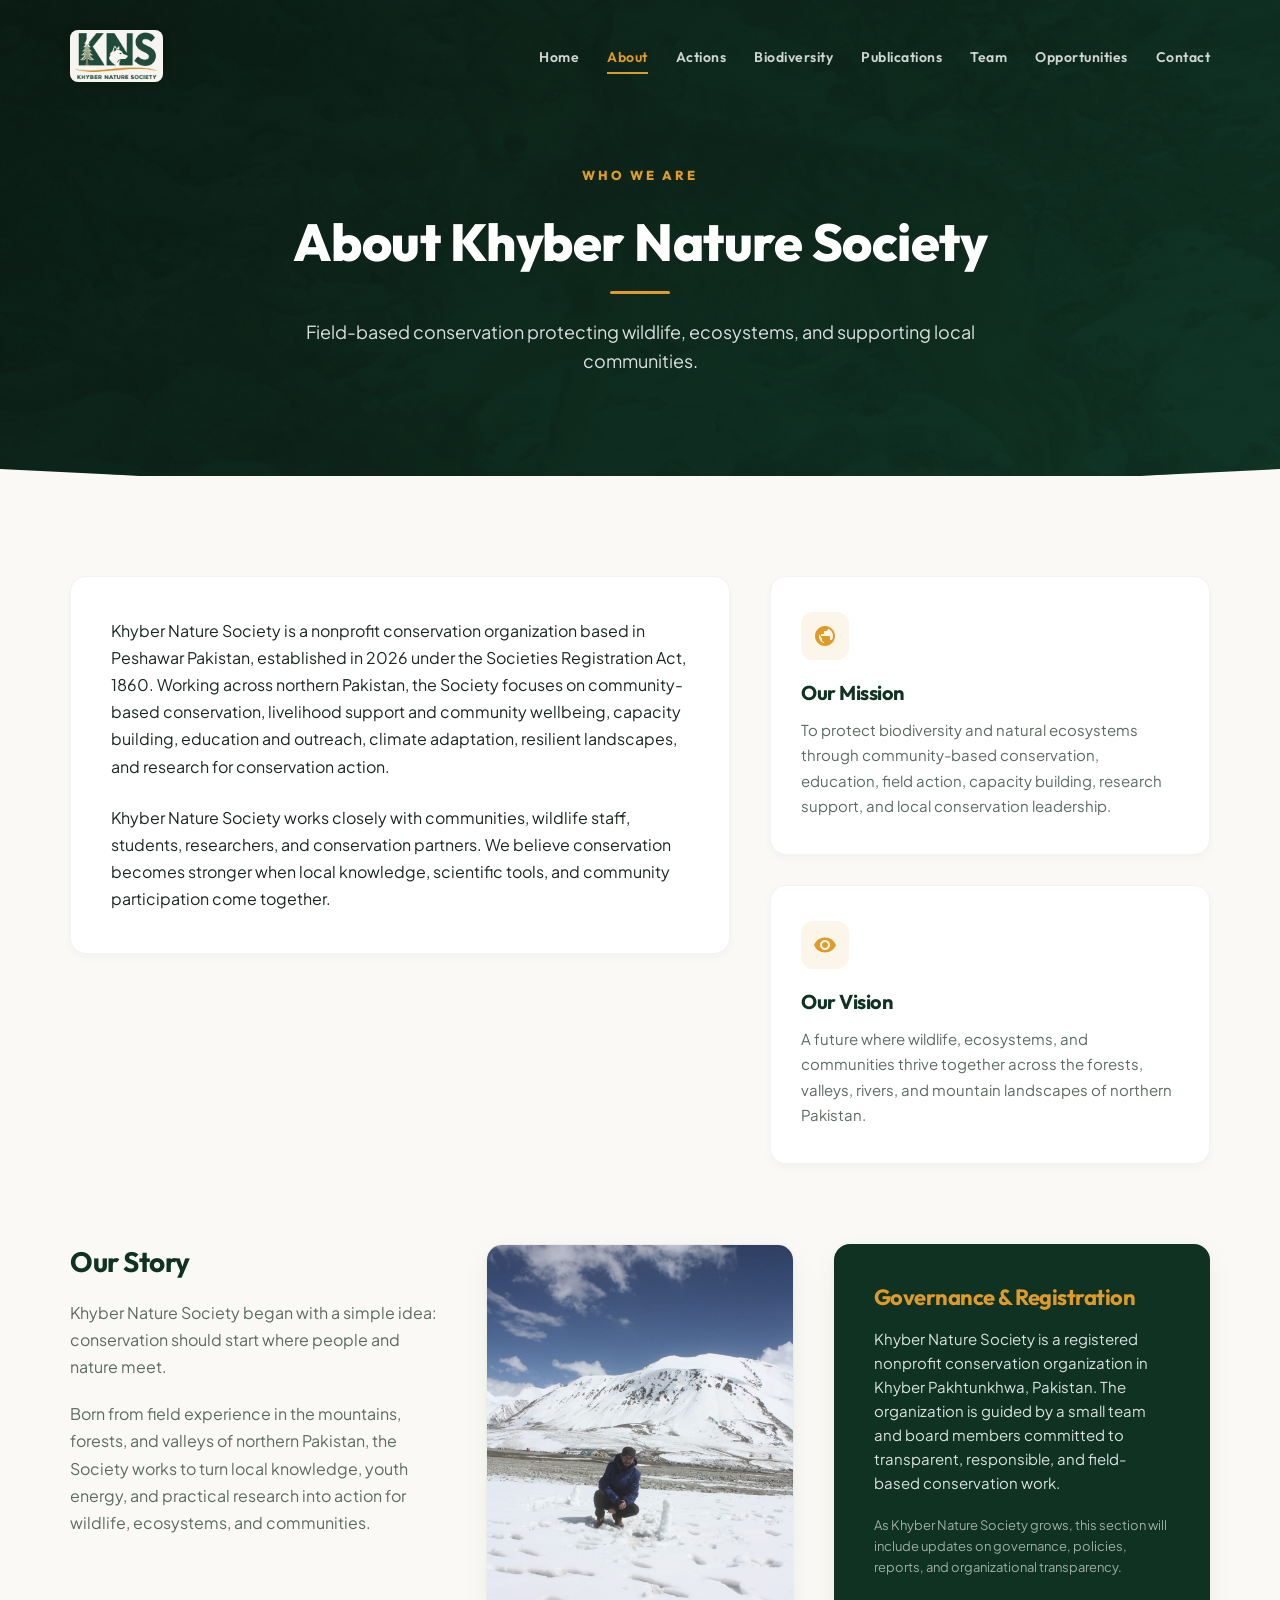
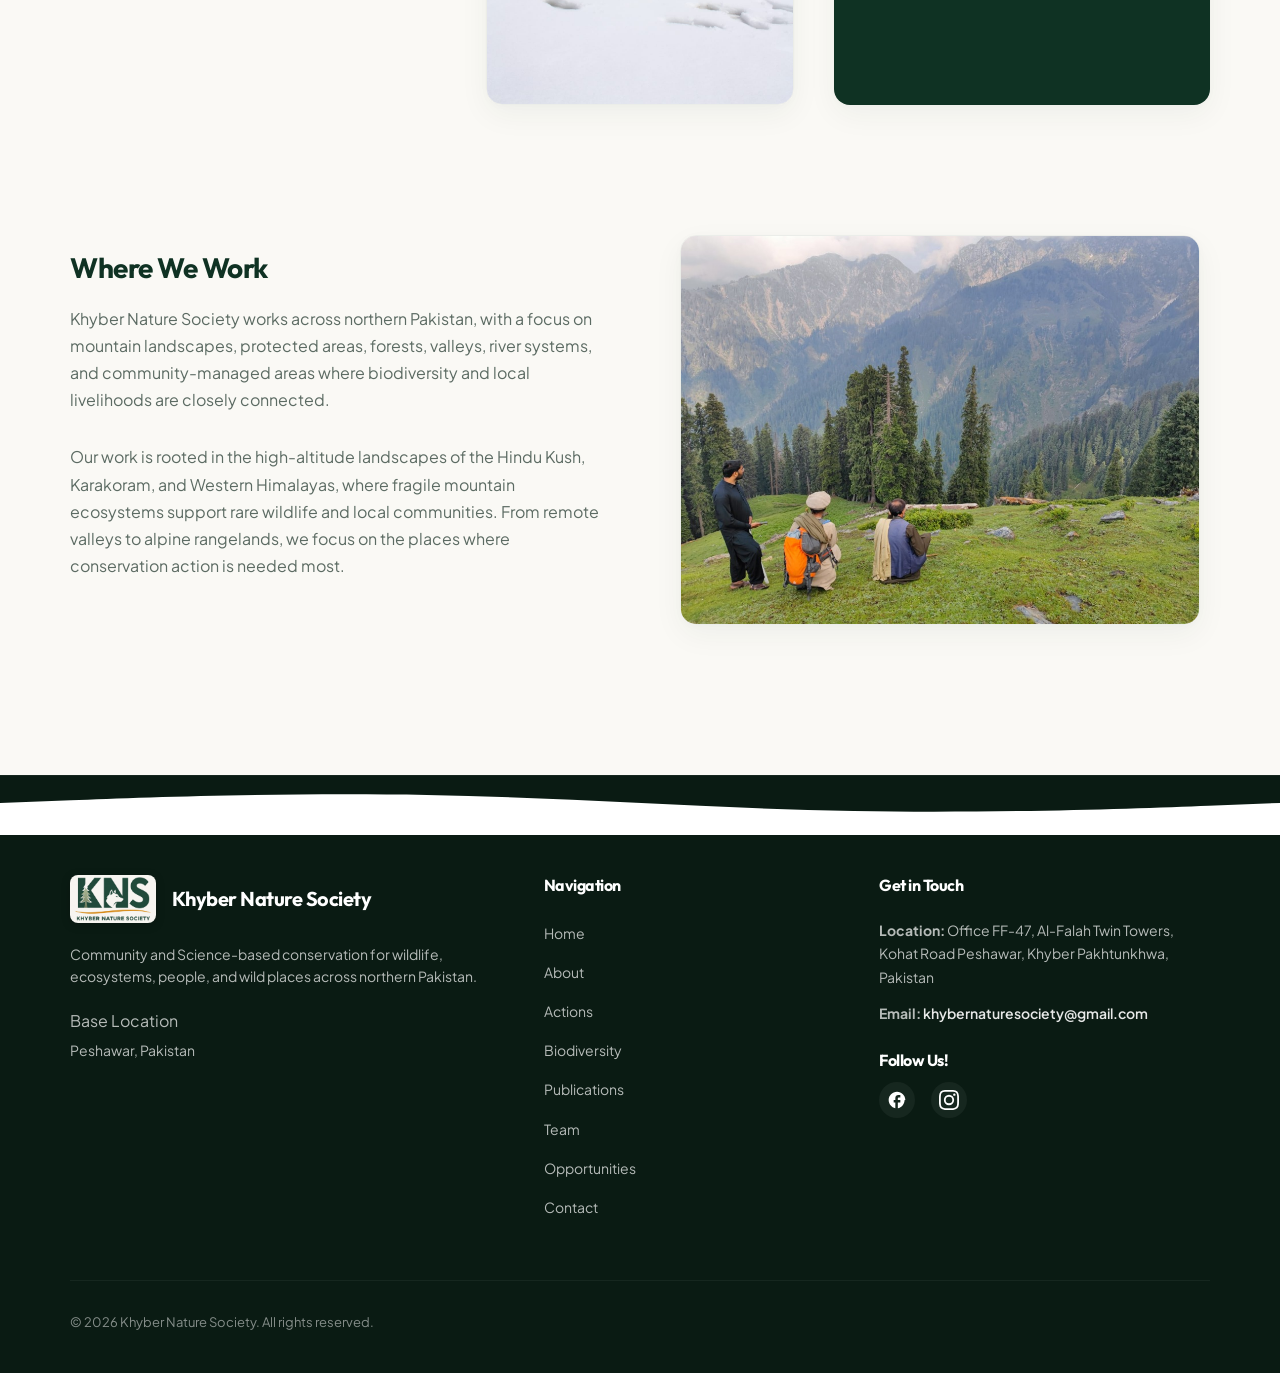
==== about/index.html @ f298795a "Initial commit: Deploy Khyber Nature Society website" ====
<!DOCTYPE html>
<html lang="en">

<head>
    <meta charset="UTF-8">
    <meta name="viewport" content="width=device-width, initial-scale=1.0">
    <title>About Us | Khyber Nature Society</title>
    <meta name="description"
        content="Learn about Khyber Nature Society (KNS), our story, mission, vision, governance registration, and the landscapes we protect across northern Pakistan.">
    <link rel="icon" type="image/png" href="/assets/logo.png">

    <!-- Fonts -->
    <link rel="preconnect" href="https://fonts.googleapis.com">
    <link rel="preconnect" href="https://fonts.gstatic.com" crossorigin>
    <link
        href="https://fonts.googleapis.com/css2?family=Outfit:wght@300;400;500;600;700;800&family=Plus+Jakarta+Sans:ital,wght@0,300;0,400;0,500;0,600;0,700;0,800;1,400&display=swap"
        rel="stylesheet">

    <link rel="stylesheet" href="/styles.css">
</head>

<body>

    <!-- Header & Navigation -->
    <header class="site-header subpage-header">
        <div class="container nav-container">
            <a href="/" class="logo-area">
                <img src="/assets/logo.png" alt="Khyber Nature Society Logo" class="nav-logo">
            </a>

            <button class="mobile-nav-toggle" aria-label="Toggle Navigation" aria-expanded="false">
                <span class="hamburger"></span>
            </button>

            <nav class="nav-menu">
                <ul>
                    <li><a href="/" class="nav-link">Home</a></li>
                    <li><a href="/about/" class="nav-link active">About</a></li>
                    <li><a href="/actions/" class="nav-link">Actions</a></li>
                    <li><a href="/biodiversity/" class="nav-link">Biodiversity</a></li>
                    <li><a href="/publications/" class="nav-link">Publications</a></li>
                    <li><a href="/team/" class="nav-link">Team</a></li>
                    <li><a href="/opportunities/" class="nav-link">Opportunities</a></li>
                    <li><a href="/contact/" class="nav-link">Contact</a></li>
                </ul>
            </nav>
        </div>
    </header>

    <main class="subpage-main">

        <!-- Banner Header -->
        <section class="subpage-banner">
            <div class="container">
                <span class="sub-title">Who We Are</span>
                <h1>About Khyber Nature Society</h1>
                <div class="subpage-banner-divider"></div>
                <p class="section-lead">Field-based conservation protecting wildlife, ecosystems, and supporting local
                    communities.</p>
            </div>
            <div class="subpage-banner-wave">
                <svg viewBox="0 0 1440 40" preserveAspectRatio="none">
                    <path
                        d="M0,32L120,37.3C240,43,480,53,720,53.3C960,53,1200,43,1320,37.3L1440,32L1440,40L1320,40C1200,40,960,40,720,40C480,40,240,40,120,40L0,40Z"
                        class="fill-cream"></path>
                </svg>
            </div>
        </section>

        <!-- About main details -->
        <section class="about-details bg-cream section-padding">
            <div class="container">
                <div class="about-content-grid">
                    <div class="about-main-text card-layout fade-in">
                        <p>Khyber Nature Society is a nonprofit conservation organization based in Peshawar Pakistan,
                            established in 2026 under the Societies Registration Act, 1860. Working across northern
                            Pakistan, the Society focuses on community-based conservation, livelihood support and
                            community wellbeing, capacity building, education and outreach, climate adaptation,
                            resilient landscapes, and research for conservation action.</p>
                        <p>Khyber Nature Society works closely with communities, wildlife staff, students, researchers,
                            and conservation partners. We believe conservation becomes stronger when local knowledge,
                            scientific tools, and community participation come together.</p>
                    </div>

                    <div class="about-mv-cards">
                        <div class="mv-card mission-card fade-in">
                            <div class="mv-icon">
                                <svg viewBox="0 0 24 24" width="24" height="24">
                                    <path fill="currentColor"
                                        d="M12 2C6.48 2 2 6.48 2 12s4.48 10 10 10 10-4.48 10-10S17.52 2 12 2zm1 17.93c-3.95-.49-7-3.85-7-7.93 0-.62.08-1.21.21-1.79L9 15v1c0 1.1.9 2 2 2v1.93zm6.9-2.54c-.26-.81-1-1.39-1.9-1.39h-1v-3c0-.55-.45-1-1-1H8v-2h2c.55 0 1-.45 1-1V7h2c1.1 0 2-.9 2-2v-.41c2.93 1.19 5 4.06 5 7.41 0 2.08-.8 3.97-2.1 5.39z" />
                                </svg>
                            </div>
                            <h3>Our Mission</h3>
                            <p>To protect biodiversity and natural ecosystems through community-based conservation,
                                education, field action, capacity building, research support, and local conservation
                                leadership.</p>
                        </div>
                        <div class="mv-card vision-card fade-in">
                            <div class="mv-icon">
                                <svg viewBox="0 0 24 24" width="24" height="24">
                                    <path fill="currentColor"
                                        d="M12 4.5C7 4.5 2.73 7.61 1 12c1.73 4.39 6 7.5 11 7.5s9.27-3.11 11-7.5c-1.73-4.39-6-7.5-11-7.5zM12 17c-2.76 0-5-2.24-5-5s2.24-5 5-5 5 2.24 5 5-2.24 5-5 5zm0-8c-1.66 0-3 1.34-3 3s1.34 3 3 3 3-1.34 3-3-1.34-3-3-3z" />
                                </svg>
                            </div>
                            <h3>Our Vision</h3>
                            <p>A future where wildlife, ecosystems, and communities thrive together across the forests,
                                valleys, rivers, and mountain landscapes of northern Pakistan.</p>
                        </div>
                    </div>
                </div>

                <!-- Our Story & Governance Section -->
                <div class="story-section fade-in">
                    <div class="story-grid">
                        <div class="story-text">
                            <h3>Our Story</h3>
                            <p>Khyber Nature Society began with a simple idea: conservation should start where people
                                and nature meet.</p>
                            <p>Born from field experience in the mountains, forests, and valleys of northern Pakistan,
                                the Society works to turn local knowledge, youth energy, and practical research into
                                action for wildlife, ecosystems, and communities.</p>
                        </div>

                        <div class="story-image-box">
                            <img src="/assets/Found_in_landscap.jpeg" class="story-field-img"
                                alt="Wild mountain rangeland and landscape habitat in northern Pakistan">
                        </div>

                        <div class="story-box-highlights">
                            <div class="highlight-box">
                                <h4>Governance & Registration</h4>
                                <p>Khyber Nature Society is a registered nonprofit conservation organization in Khyber
                                    Pakhtunkhwa, Pakistan. The organization is guided by a small team and board members
                                    committed to transparent, responsible, and field-based conservation work.</p>
                                <p class="text-muted text-small">As Khyber Nature Society grows, this section will
                                    include updates on governance, policies, reports, and organizational transparency.
                                </p>
                            </div>
                        </div>
                    </div>
                </div>

                <!-- Where We Work -->
                <div class="where-we-work section-padding-small fade-in">
                    <div class="where-grid">
                        <div class="where-info">
                            <h3>Where We Work</h3>
                            <p>Khyber Nature Society works across northern Pakistan, with a focus on mountain
                                landscapes, protected areas, forests, valleys, river systems, and community-managed
                                areas where biodiversity and local livelihoods are closely connected.</p>
                            <p>Our work is rooted in the high-altitude landscapes of the Hindu Kush, Karakoram, and
                                Western Himalayas, where fragile mountain ecosystems support rare wildlife and local
                                communities. From remote valleys to alpine rangelands, we focus on the places where
                                conservation action is needed most.</p>

                        </div>

                        <div class="where-image-container">
                            <div class="where-image-box">
                                <img src="/assets/field_survey_himalayas.jpg" class="where-field-img"
                                    alt="Khyber Nature Society field researchers conducting surveys in the high mountain valleys of northern Pakistan">
                            </div>
                        </div>
                    </div>
                </div>
            </div>
        </section>

    </main>

    <!-- Footer -->
    <footer class="site-footer">
        <div class="footer-wave">
            <svg viewBox="0 0 1440 120" preserveAspectRatio="none">
                <path
                    d="M0,64L80,58.7C160,53,320,43,480,48C640,53,800,75,960,80C1120,85,1280,75,1360,69.3L1440,64L1440,0L1360,0C1280,0,1120,0,960,0C800,0,640,0,480,0C320,0,160,0,80,0L0,0Z">
                </path>
            </svg>
        </div>
        <div class="container footer-content">
            <div class="footer-grid">
                <div class="footer-brand">
                    <div class="footer-logo-row">
                        <img src="/assets/logo.png" alt="KNS Logo" class="footer-logo">
                        <h3>Khyber Nature Society</h3>
                    </div>
                    <p>Community and Science-based conservation for wildlife, ecosystems, people, and wild places across
                        northern Pakistan.</p>

                    <div class="footer-hours">
                        <span class="info-label">Base Location</span>
                        <p class="hours-text">Peshawar, Pakistan</p>
                    </div>
                </div>

                <div class="footer-links">
                    <h4>Navigation</h4>
                    <ul>
                        <li><a href="/">Home</a></li>
                        <li><a href="/about/">About</a></li>
                        <li><a href="/actions/">Actions</a></li>
                        <li><a href="/biodiversity/">Biodiversity</a></li>
                        <li><a href="/publications/">Publications</a></li>
                        <li><a href="/team/">Team</a></li>
                        <li><a href="/opportunities/">Opportunities</a></li>
                        <li><a href="/contact/">Contact</a></li>
                    </ul>
                </div>

                <div class="footer-contact">
                    <h4>Get in Touch</h4>
                    <p><strong>Location:</strong> Office FF-47, Al-Falah Twin Towers, Kohat Road Peshawar, Khyber Pakhtunkhwa, Pakistan</p>

                    <p><strong>Email:</strong> <a
                            href="mailto:khybernaturesociety@gmail.com">khybernaturesociety@gmail.com</a></p>

                    <h4 class="social-title">Follow Us!</h4>
                    <div class="social-links">
                        <a href="#" aria-label="Facebook">
                            <svg viewBox="0 0 24 24" width="20" height="20">
                                <path fill="currentColor"
                                    d="M22 12c0-5.52-4.48-10-10-10S2 6.48 2 12c0 4.84 3.44 8.87 8 9.8V15H8v-3h2V9.5C10 7.57 11.57 6 13.5 6H16v3h-2c-.55 0-1 .45-1 1V12h3v3h-3v6.95c4.56-.93 8-4.96 8-9.75z" />
                            </svg>
                        </a>
                        <a href="#" aria-label="Instagram">
                            <svg viewBox="0 0 24 24" width="20" height="20">
                                <path fill="currentColor"
                                    d="M12 2.163c3.204 0 3.584.012 4.85.07 3.252.148 4.771 1.691 4.919 4.919.058 1.265.069 1.645.069 4.849 0 3.205-.012 3.584-.069 4.849-.149 3.225-1.664 4.771-4.919 4.919-1.266.058-1.644.07-4.85.07-3.204 0-3.584-.012-4.849-.07-3.26-.149-4.771-1.699-4.919-4.92-.058-1.265-.07-1.644-.07-4.849 0-3.204.013-3.583.07-4.849.149-3.227 1.664-4.771 4.919-4.919 1.266-.057 1.645-.069 4.849-.069zM12 0C8.741 0 8.333.014 7.053.072 2.695.272.273 2.69.073 7.051.014 8.333 0 8.741 0 12c0 3.259.014 3.668.072 4.948.2 4.358 2.618 6.78 6.98 6.98 1.281.058 1.689.072 4.948.072 3.259 0 3.668-.014 4.948-.072 4.354-.2 6.782-2.618 6.979-6.98.059-1.28.073-1.689.073-4.948 0-3.259-.014-3.667-.072-4.947-.196-4.354-2.617-6.78-6.979-6.98C15.668.014 15.259 0 12 0zm0 5.838a6.162 6.162 0 100 12.324 6.162 6.162 0 000-12.324zM12 16a4 4 0 110-8 4 4 0 010 8zm6.406-11.845a1.44 1.44 0 100 2.881 1.44 1.44 0 000-2.881z" />
                            </svg>
                        </a>
                    </div>
                </div>
            </div>

            <div class="footer-bottom">
                <p>&copy; 2026 Khyber Nature Society. All rights reserved.</p>
            </div>
        </div>
    </footer>

    <!-- JavaScript Script -->
    <script src="/script.js"></script>
</body>

</html>
---- styles.css ----
/* Khyber Nature Society (KNS) - Premium main Stylesheet */

/* ==========================================================================
   1. Design System & Variables
   ========================================================================== */
:root {
    /* Color Palette */
    --primary-green: #0F3223;
    --primary-green-rgb: 15, 50, 35;
    --secondary-green: #1D543B;
    --sage-green: #7D9D82;
    --sage-green-rgb: 125, 157, 130;
    
    --accent-gold: #DF9A28;
    --accent-gold-rgb: 223, 154, 40;
    --accent-gold-hover: #C68119;
    
    --bg-cream: #FAF9F5;
    --bg-white: #FFFFFF;
    --bg-dark: #0A1B13;
    --bg-dark-rgb: 10, 27, 19;
    
    --text-dark: #1C2721;
    --text-light: #F2F4F3;
    --text-muted: #5C6B63;
    --border-color: rgba(15, 50, 35, 0.08);
    
    /* Fonts */
    --font-heading: 'Outfit', sans-serif;
    --font-body: 'Plus Jakarta Sans', sans-serif;
    
    /* Layout & Premium Shadows */
    --container-width: 1200px;
    --shadow-sm: 0 4px 10px rgba(15, 50, 35, 0.03);
    --shadow-md: 0 10px 30px rgba(15, 50, 35, 0.05), 0 1px 8px rgba(15, 50, 35, 0.02);
    --shadow-lg: 0 20px 40px rgba(15, 50, 35, 0.08), 0 1px 15px rgba(15, 50, 35, 0.03);
    --shadow-glass: 0 8px 32px 0 rgba(10, 27, 19, 0.06);
    --border-glass: 1px solid rgba(255, 255, 255, 0.08);
    
    /* Transitions */
    --transition-fast: 0.2s cubic-bezier(0.16, 1, 0.3, 1);
    --transition-normal: 0.35s cubic-bezier(0.16, 1, 0.3, 1);
    --transition-slow: 0.6s cubic-bezier(0.16, 1, 0.3, 1);
}

/* ==========================================================================
   2. Reset & Global Styles
   ========================================================================== */
*, *::before, *::after {
    box-sizing: border-box;
    margin: 0;
    padding: 0;
}

html {
    scroll-behavior: smooth;
    scroll-padding-top: 90px;
}

body {
    font-family: var(--font-body);
    font-size: 16px;
    line-height: 1.7;
    color: var(--text-dark);
    background-color: var(--bg-white);
    overflow-x: hidden;
    -webkit-font-smoothing: antialiased;
    -moz-osx-font-smoothing: grayscale;
}

h1, h2, h3, h4, h5, h6 {
    font-family: var(--font-heading);
    font-weight: 700;
    line-height: 1.25;
    color: var(--primary-green);
    letter-spacing: -0.5px;
}

a {
    color: inherit;
    text-decoration: none;
    transition: var(--transition-fast);
}

img {
    max-width: 100%;
    height: auto;
    display: block;
    border-radius: 8px;
}

ul {
    list-style: none;
}

.container {
    width: 100%;
    max-width: var(--container-width);
    margin: 0 auto;
    padding: 0 30px;
}

.section-padding {
    padding: 100px 0;
}

.section-padding-small {
    padding: 50px 0;
}

.bg-cream {
    background-color: var(--bg-cream);
}

.bg-white {
    background-color: var(--bg-white);
}

.sub-title {
    display: inline-block;
    font-family: var(--font-heading);
    font-size: 13px;
    font-weight: 700;
    text-transform: uppercase;
    letter-spacing: 2px;
    color: var(--accent-gold);
    margin-bottom: 12px;
}

.section-lead {
    font-size: 18px;
    color: var(--text-muted);
    max-width: 750px;
    margin: 0 auto;
}

.text-center {
    text-align: center;
}

.text-left {
    text-align: left;
}

.section-header {
    margin-bottom: 70px;
}

/* ==========================================================================
   3. Buttons
   ========================================================================== */
.btn {
    display: inline-flex;
    align-items: center;
    justify-content: center;
    padding: 14px 32px;
    font-family: var(--font-heading);
    font-size: 15px;
    font-weight: 600;
    border-radius: 50px;
    cursor: pointer;
    transition: all var(--transition-normal);
    border: 2px solid transparent;
    box-shadow: 0 4px 10px rgba(0, 0, 0, 0.05);
}

.btn-primary {
    background: linear-gradient(135deg, var(--accent-gold), #EFAC3F);
    color: var(--bg-white);
}

.btn-primary:hover {
    background: linear-gradient(135deg, var(--accent-gold-hover), var(--accent-gold));
    transform: translateY(-2px);
    box-shadow: 0 6px 18px rgba(223, 154, 40, 0.3);
}

.btn-outline-white {
    border-color: var(--bg-white);
    color: var(--bg-white);
    background-color: transparent;
}

.btn-outline-white:hover {
    background-color: var(--bg-white);
    color: var(--primary-green);
    transform: translateY(-2px);
    box-shadow: 0 6px 18px rgba(255, 255, 255, 0.2);
}

.btn-outline {
    border-color: var(--primary-green);
    color: var(--primary-green);
    background-color: transparent;
}

.btn-outline:hover {
    background-color: var(--primary-green);
    color: var(--bg-white);
    transform: translateY(-2px);
    box-shadow: 0 6px 18px rgba(15, 50, 35, 0.2);
}

.btn-text-link {
    font-family: var(--font-heading);
    font-size: 15px;
    font-weight: 700;
    color: var(--accent-gold);
    display: inline-flex;
    align-items: center;
    gap: 8px;
    transition: var(--transition-fast);
}

.btn-text-link:hover {
    color: var(--accent-gold-hover);
}

.btn-text-link svg {
    transition: transform var(--transition-fast);
}

.btn-text-link:hover svg {
    transform: translateX(4px);
}

/* ==========================================================================
   4. Sticky Header Navigation
   ========================================================================== */
.site-header {
    position: fixed;
    top: 0;
    left: 0;
    width: 100%;
    z-index: 1000;
    padding: 30px 0;
    transition: padding var(--transition-normal), background-color var(--transition-normal);
}

.site-header.scrolled {
    background-color: rgba(10, 27, 19, 0.75);
    backdrop-filter: blur(16px);
    padding: 16px 0;
    box-shadow: 0 4px 30px rgba(0, 0, 0, 0.15);
    border-bottom: 1px solid rgba(255, 255, 255, 0.05);
}

.nav-container {
    display: flex;
    align-items: center;
    justify-content: space-between;
}

.logo-area {
    display: flex;
    align-items: center;
}

.nav-logo {
    height: 52px;
    width: auto;
    filter: drop-shadow(0 2px 4px rgba(0,0,0,0.15));
    transition: height var(--transition-normal);
}

.site-header.scrolled .nav-logo {
    height: 44px;
}

.nav-menu ul {
    display: flex;
    align-items: center;
    gap: 28px;
}

.nav-link {
    font-family: var(--font-heading);
    font-size: 14px;
    font-weight: 600;
    color: rgba(255, 255, 255, 0.8);
    position: relative;
    padding: 8px 0;
    letter-spacing: 0.5px;
}

.nav-link::after {
    content: '';
    position: absolute;
    bottom: 0;
    left: 0;
    width: 0;
    height: 2px;
    background-color: var(--accent-gold);
    transition: width var(--transition-fast);
}

.nav-link:hover {
    color: var(--bg-white);
}

.nav-link:hover::after,
.nav-link.active::after {
    width: 100%;
}

.nav-link.active {
    color: var(--accent-gold);
}

.mobile-nav-toggle {
    display: none;
    background: none;
    border: none;
    cursor: pointer;
    padding: 10px;
    z-index: 1001;
}

.hamburger {
    display: block;
    width: 24px;
    height: 2px;
    background-color: var(--bg-white);
    position: relative;
    transition: background var(--transition-fast);
}

.hamburger::before,
.hamburger::after {
    content: '';
    position: absolute;
    width: 24px;
    height: 2px;
    background-color: var(--bg-white);
    transition: transform var(--transition-fast);
}

.hamburger::before {
    top: -6px;
}

.hamburger::after {
    bottom: -6px;
}

.mobile-nav-toggle[aria-expanded="true"] .hamburger {
    background: transparent;
}

.mobile-nav-toggle[aria-expanded="true"] .hamburger::before {
    transform: translateY(6px) rotate(45deg);
}

.mobile-nav-toggle[aria-expanded="true"] .hamburger::after {
    transform: translateY(-6px) rotate(-45deg);
}

/* ==========================================================================
   5. Hero Section (Home page)
   ========================================================================== */
.hero {
    position: relative;
    height: 100vh;
    min-height: 700px;
    display: flex;
    align-items: center;
    color: var(--bg-white);
    background-image: url('/assets/home_bg.webp');
    background-size: cover;
    background-position: center;
    background-repeat: no-repeat;
    overflow: hidden;
}

.hero-bg-overlay {
    position: absolute;
    top: 0;
    left: 0;
    width: 100%;
    height: 100%;
    background: linear-gradient(to bottom, rgba(10, 27, 19, 0.75), rgba(10, 27, 19, 0.9));
    z-index: 1;
}

.hero-content {
    position: relative;
    z-index: 2;
    max-width: 800px;
    margin-top: 60px;
}



.hero h1 {
    font-size: 54px;
    line-height: 1.2;
    color: var(--bg-white);
    margin-bottom: 24px;
    font-family: var(--font-heading);
    font-weight: 800;
}

.hero .lead {
    font-size: 20px;
    line-height: 1.6;
    color: rgba(255, 255, 255, 0.9);
    margin-bottom: 36px;
    font-weight: 400;
}

.hero-actions {
    display: flex;
    gap: 20px;
}

.hero-wave {
    position: absolute;
    bottom: -1px;
    left: 0;
    width: 100%;
    height: 60px;
    z-index: 3;
}

.hero-wave svg {
    display: block;
    width: 100%;
    height: 100%;
    fill: var(--bg-white);
}

/* ==========================================================================
   6. Statistics & Opening quote (Home page)
   ========================================================================== */
.stats-section {
    position: relative;
    z-index: 5;
    padding: 80px 0;
}

.stats-grid {
    display: grid;
    grid-template-columns: repeat(auto-fit, minmax(200px, 1fr));
    gap: 30px;
}

.stat-card {
    text-align: center;
    padding: 30px 20px;
    background-color: var(--bg-cream);
    border-radius: 12px;
    border: 1px solid rgba(15, 50, 35, 0.04);
    transition: transform var(--transition-normal);
}

.stat-icon {
    width: 60px;
    height: 60px;
    margin: 0 auto 20px auto;
    color: var(--accent-gold);
    display: flex;
    align-items: center;
    justify-content: center;
    transition: transform var(--transition-fast);
}

.stat-card:hover .stat-icon {
    transform: scale(1.1);
}



.stat-card:hover {
    transform: translateY(-4px);
}

.stat-number {
    display: block;
    font-family: var(--font-heading);
    font-size: 48px;
    font-weight: 800;
    color: var(--accent-gold);
    line-height: 1;
    margin-bottom: 12px;
}

.stat-desc {
    font-size: 14px;
    font-weight: 600;
    color: var(--primary-green);
    line-height: 1.4;
}

.opening-statement {
    max-width: 800px;
    margin: 0 auto 50px auto;
}

.intro-tagline {
    font-family: var(--font-heading);
    font-size: 38px;
    font-weight: 850;
    text-transform: uppercase;
    letter-spacing: 6px;
    margin-bottom: 24px;
    display: flex;
    justify-content: center;
    gap: 20px;
}

.intro-tagline .tag-word {
    display: inline-block;
    transition: transform var(--transition-fast);
}

.intro-tagline .tag-word:hover {
    transform: scale(1.08) translateY(-1px);
    cursor: default;
}

.intro-tagline .tag-learn {
    color: var(--accent-gold); /* Brand Gold */
}

.intro-tagline .tag-lead {
    color: #1F6E43; /* Intermediate Green */
}

.intro-tagline .tag-conserve {
    color: var(--primary-green); /* Brand Dark Green */
}

@media (max-width: 600px) {
    .intro-tagline {
        font-size: 26px;
        gap: 12px;
        letter-spacing: 3px;
        margin-bottom: 16px;
    }
}

.opening-statement blockquote {
    font-family: var(--font-heading);
    font-size: 32px;
    font-weight: 700;
    color: var(--primary-green);
    line-height: 1.4;
    font-style: italic;
    position: relative;
}

/* ==========================================================================
   7. Carousel Styling (Core Actions slider)
   ========================================================================== */
.home-carousel-section {
    background-color: var(--bg-cream);
}

.carousel-container-outer {
    position: relative;
    max-width: 1200px;
    margin: 50px auto 0 auto;
    padding: 0 60px;
}

.carousel-track-wrapper {
    overflow: hidden;
    width: 100%;
}

.carousel-track {
    display: flex;
    gap: 30px;
    transition: transform 0.6s cubic-bezier(0.16, 1, 0.3, 1);
    will-change: transform;
}

.carousel-card {
    flex: 0 0 calc((100% - 60px) / 3);
    background: var(--bg-white);
    border: 1px solid rgba(15, 50, 35, 0.05);
    border-radius: 16px;
    padding: 40px 30px;
    box-shadow: var(--shadow-sm);
    display: flex;
    flex-direction: column;
    gap: 20px;
    min-width: 300px;
    transition: transform var(--transition-normal), box-shadow var(--transition-normal);
}

.carousel-card:hover {
    transform: translateY(-8px);
    box-shadow: var(--shadow-md);
}

.carousel-card-icon {
    width: 56px;
    height: 56px;
    border-radius: 50%;
    background-color: rgba(15, 50, 35, 0.06);
    color: var(--primary-green);
    display: flex;
    align-items: center;
    justify-content: center;
    transition: background 0.3s ease, color 0.3s ease;
}

.carousel-card:hover .carousel-card-icon {
    background-color: var(--primary-green);
    color: var(--bg-white);
}

.carousel-card h4 {
    font-family: var(--font-heading);
    font-size: 20px;
    font-weight: 700;
}

.carousel-card p {
    font-size: 15px;
    color: var(--text-muted);
    line-height: 1.6;
}

.carousel-controls {
    display: flex;
    justify-content: center;
    gap: 20px;
    margin-top: 40px;
}

.carousel-control-btn {
    width: 48px;
    height: 48px;
    border-radius: 50%;
    border: 1px solid rgba(15, 50, 35, 0.1);
    background: var(--bg-white);
    color: var(--primary-green);
    display: flex;
    align-items: center;
    justify-content: center;
    cursor: pointer;
    box-shadow: var(--shadow-sm);
    transition: all var(--transition-fast);
}

.carousel-control-btn:hover {
    background: var(--primary-green);
    color: var(--bg-white);
    border-color: var(--primary-green);
    transform: scale(1.05);
}

/* Biodiversity Carousel Customizations */
.bio-carousel-card {
    padding: 24px !important;
    gap: 16px !important;
}

.carousel-card-img-box {
    width: 100%;
    height: 180px;
    border-radius: 12px;
    overflow: hidden;
}

.carousel-card-img {
    width: 100%;
    height: 100%;
    object-fit: cover;
    transition: transform var(--transition-normal);
}

.bio-carousel-card:hover .carousel-card-img {
    transform: scale(1.04);
}

.carousel-card-content {
    display: flex;
    flex-direction: column;
    flex-grow: 1;
    gap: 12px;
}

.carousel-card-content .card-badge {
    align-self: flex-start;
    font-size: 11px;
    font-weight: 700;
    text-transform: uppercase;
    letter-spacing: 1px;
    color: var(--accent-gold);
}

.carousel-card-content h4 {
    margin: 0;
    font-family: var(--font-heading);
    font-size: 19px;
    font-weight: 700;
    color: var(--primary-green);
}

.carousel-card-content p {
    margin: 0;
    font-size: 14px;
    line-height: 1.6;
    color: var(--text-muted);
    flex-grow: 1;
}

/* ==========================================================================
   8. Previews & Spotlights (Home landing preview cards)
   ========================================================================== */
.spotlight-preview-grid {
    display: grid;
    grid-template-columns: repeat(auto-fit, minmax(350px, 1fr));
    gap: 40px;
    margin-top: 50px;
}

.spotlight-preview-card {
    background: var(--bg-white);
    border: 1px solid rgba(15, 50, 35, 0.05);
    border-radius: 16px;
    overflow: hidden;
    box-shadow: var(--shadow-sm);
    display: flex;
    flex-direction: column;
    transition: transform var(--transition-normal), box-shadow var(--transition-normal);
}

.spotlight-preview-card:hover {
    transform: translateY(-6px);
    box-shadow: var(--shadow-md);
}

.spotlight-preview-img-container {
    height: 250px;
    overflow: hidden;
}

.spotlight-preview-img {
    width: 100%;
    height: 100%;
    object-fit: cover;
    border-radius: 0;
    transition: transform var(--transition-slow);
}

.spotlight-preview-card:hover .spotlight-preview-img {
    transform: scale(1.04);
}

.spotlight-preview-text {
    padding: 35px 30px;
    display: flex;
    flex-direction: column;
    gap: 15px;
    flex-grow: 1;
}

.spotlight-preview-text h4 {
    font-size: 22px;
    font-weight: 700;
}

.spotlight-preview-text p {
    font-size: 15px;
    color: var(--text-muted);
    margin: 0;
}

.team-preview-deck {
    display: grid;
    grid-template-columns: repeat(auto-fit, minmax(220px, 1fr));
    gap: 30px;
    margin-top: 50px;
}

.team-preview-member {
    background-color: var(--bg-white);
    border: 1px solid rgba(15, 50, 35, 0.05);
    border-radius: 16px;
    padding: 40px 20px;
    text-align: center;
    display: flex;
    flex-direction: column;
    align-items: center;
    gap: 12px;
    box-shadow: var(--shadow-sm);
    transition: transform var(--transition-normal), box-shadow var(--transition-normal);
}

.team-preview-member:hover {
    transform: translateY(-6px);
    box-shadow: var(--shadow-md);
}

.team-member-avatar {
    width: 110px;
    height: 110px;
    border-radius: 50%;
    overflow: hidden;
    border: 3px solid var(--sage-green);
    margin-bottom: 5px;
}

.avatar-img {
    width: 100%;
    height: 100%;
    object-fit: cover;
    border-radius: 50%;
}

.team-preview-member h4 {
    font-size: 18px;
    margin: 0;
}

.role-desc {
    font-size: 13px;
    color: var(--text-muted);
    font-weight: 700;
    text-transform: uppercase;
    letter-spacing: 0.5px;
}

.media-preview-grid {
    display: grid;
    grid-template-columns: repeat(auto-fit, minmax(350px, 1fr));
    gap: 40px;
    margin-top: 50px;
}

/* ==========================================================================
   9. Subpage headers & generic subpage layouts
   ========================================================================== */
.site-header.subpage-header {
    background-color: transparent !important;
    position: fixed;
    top: 0;
    left: 0;
    width: 100%;
    z-index: 1000;
    box-shadow: none;
    padding: 30px 0;
    transition: padding var(--transition-normal), background-color var(--transition-normal);
}

.site-header.subpage-header.scrolled {
    background-color: rgba(10, 27, 19, 0.75) !important;
    backdrop-filter: blur(16px);
    padding: 16px 0;
    box-shadow: 0 4px 30px rgba(0, 0, 0, 0.15);
    border-bottom: 1px solid rgba(255, 255, 255, 0.05);
}

.site-header.subpage-header .nav-logo {
    height: 52px;
    transition: height var(--transition-normal);
}

.site-header.subpage-header.scrolled .nav-logo {
    height: 44px;
}

.site-header.subpage-header .nav-link {
    color: rgba(255, 255, 255, 0.8);
}

.site-header.subpage-header .nav-link:hover {
    color: var(--bg-white);
}

.site-header.subpage-header .nav-link.active {
    color: var(--accent-gold);
}

.subpage-main {
    background-color: var(--bg-white);
    padding-top: 0 !important; /* subpage banners handle their own top space for fixed header */
}

.subpage-banner {
    position: relative;
    padding: 160px 0 100px 0;
    background: linear-gradient(135deg, var(--bg-dark), var(--primary-green));
    color: var(--bg-white);
    text-align: center;
    overflow: hidden;
}

.subpage-banner::before {
    content: '';
    position: absolute;
    top: 0;
    left: 0;
    right: 0;
    bottom: 0;
    background-image: url('/assets/home_bg.webp');
    background-size: cover;
    background-position: center;
    opacity: 0.1;
    mix-blend-mode: overlay;
    z-index: 1;
    pointer-events: none;
}

.subpage-banner .container {
    position: relative;
    z-index: 2;
}

.subpage-banner h1 {
    font-size: 52px;
    color: var(--bg-white);
    margin: 12px 0;
    font-family: var(--font-heading);
    font-weight: 800;
    letter-spacing: -0.5px;
}

.subpage-banner .sub-title {
    color: var(--accent-gold);
    font-size: 13px;
    font-weight: 800;
    letter-spacing: 3px;
    text-transform: uppercase;
}

.subpage-banner .section-lead {
    color: rgba(255, 255, 255, 0.85);
    font-size: 18px;
    max-width: 750px;
    margin: 0 auto;
    line-height: 1.6;
}

.subpage-banner-divider {
    width: 60px;
    height: 3px;
    background-color: var(--accent-gold);
    margin: 16px auto 24px auto;
    border-radius: 2px;
}

.subpage-banner-wave {
    position: absolute;
    bottom: -1px;
    left: 0;
    width: 100%;
    height: 40px;
    z-index: 2;
}

.subpage-banner-wave svg {
    display: block;
    width: 100%;
    height: 100%;
}

.fill-cream {
    fill: var(--bg-cream);
}

.fill-white {
    fill: var(--bg-white);
}

/* ==========================================================================
   10. About Us page & Pakistan Map
   ========================================================================== */
.about-content-grid {
    display: grid;
    grid-template-columns: 1.2fr 0.8fr;
    gap: 40px;
    align-items: start;
    margin-bottom: 80px;
}

.about-main-text {
    background: var(--bg-white);
    border: 1px solid rgba(15, 50, 35, 0.05);
    border-radius: 16px;
    padding: 40px;
    box-shadow: var(--shadow-sm);
}

.about-main-text p {
    font-size: 16px;
    margin-bottom: 24px;
    color: var(--text-dark);
}

.about-main-text p:last-child {
    margin-bottom: 0;
}

.about-mv-cards {
    display: flex;
    flex-direction: column;
    gap: 30px;
}

.mv-card {
    background: var(--bg-white);
    border: 1px solid rgba(15, 50, 35, 0.05);
    border-radius: 16px;
    padding: 35px 30px;
    box-shadow: var(--shadow-sm);
    transition: transform var(--transition-normal);
}

.mv-card:hover {
    transform: translateY(-4px);
}

.mv-icon {
    width: 48px;
    height: 48px;
    border-radius: 12px;
    background-color: rgba(223, 154, 40, 0.1);
    color: var(--accent-gold);
    display: flex;
    align-items: center;
    justify-content: center;
    margin-bottom: 20px;
}

.mv-card h3 {
    font-size: 20px;
    margin-bottom: 12px;
}

.mv-card p {
    font-size: 15px;
    color: var(--text-muted);
}

.story-section {
    margin-bottom: 80px;
}

.story-grid {
    display: grid;
    grid-template-columns: 1.1fr 0.9fr 1.1fr;
    gap: 40px;
    align-items: stretch;
}

.story-image-box {
    border-radius: 16px;
    overflow: hidden;
    box-shadow: var(--shadow-md);
    border: 1px solid rgba(15, 50, 35, 0.06);
    display: flex;
    height: 100%;
    min-height: 280px;
}

.story-field-img {
    width: 100%;
    height: 100%;
    object-fit: cover;
    display: block;
    transition: transform var(--transition-normal);
}

.story-image-box:hover .story-field-img {
    transform: scale(1.05);
}

.story-text h3 {
    font-size: 28px;
    margin-bottom: 20px;
}

.story-text p {
    font-size: 16px;
    color: var(--text-muted);
    margin-bottom: 20px;
}

.story-text p:last-child {
    margin-bottom: 0;
}

.story-box-highlights {
    background-color: var(--primary-green);
    color: var(--bg-white);
    border-radius: 16px;
    padding: 40px;
    box-shadow: var(--shadow-md);
}

.highlight-box h4 {
    color: var(--accent-gold);
    font-size: 22px;
    margin-bottom: 16px;
}

.highlight-box p {
    font-size: 15px;
    line-height: 1.6;
    color: rgba(255, 255, 255, 0.85);
    margin-bottom: 20px;
}

.highlight-box p.text-muted {
    font-size: 13px;
    color: rgba(255, 255, 255, 0.6);
    margin-bottom: 0;
}

/* Pakistan svg map */
.where-grid {
    display: grid;
    grid-template-columns: 1fr 1fr;
    gap: 60px;
    align-items: center;
}

.where-info h3 {
    font-size: 28px;
    margin-bottom: 20px;
}

.where-info p {
    font-size: 16px;
    color: var(--text-muted);
    margin-bottom: 30px;
}

.work-hubs {
    display: flex;
    flex-direction: column;
    gap: 24px;
}

.hub-bullet-item {
    display: flex;
    gap: 16px;
}

.bullet-dot {
    width: 10px;
    height: 10px;
    border-radius: 50%;
    background-color: var(--accent-gold);
    margin-top: 8px;
    flex-shrink: 0;
    position: relative;
}

.bullet-dot::after {
    content: '';
    position: absolute;
    top: -5px;
    left: -5px;
    right: -5px;
    bottom: -5px;
    border-radius: 50%;
    border: 1px solid var(--accent-gold);
    opacity: 0.5;
}

.hub-bullet-item h5 {
    font-size: 16px;
    font-weight: 700;
    margin-bottom: 4px;
}

.hub-bullet-item p {
    font-size: 14px;
    color: var(--text-muted);
    margin: 0;
}

.where-image-container {
    position: relative;
    display: flex;
    justify-content: center;
    width: 100%;
}

.where-image-box {
    width: 100%;
    max-width: 520px;
    border-radius: 16px;
    overflow: hidden;
    box-shadow: var(--shadow-md);
    aspect-ratio: 4 / 3;
    border: 1px solid rgba(15, 50, 35, 0.06);
    transition: transform var(--transition-normal), box-shadow var(--transition-normal);
}

.where-image-box:hover {
    transform: scale(1.02);
    box-shadow: var(--shadow-lg);
}

.where-field-img {
    width: 100%;
    height: 100%;
    object-fit: cover;
    display: block;
}

.map-blob-backdrop {
    position: absolute;
    width: 120px;
    height: 120px;
    border-radius: 50%;
    background-color: var(--accent-gold);
    opacity: 0.05;
    filter: blur(40px);
    top: 25%;
    left: 45%;
}

.mini-map-label {
    position: absolute;
    bottom: 20px;
    right: 20px;
    font-family: var(--font-heading);
    font-size: 13px;
    font-weight: 700;
    color: var(--primary-green);
    background-color: var(--bg-white);
    padding: 6px 12px;
    border-radius: 50px;
    box-shadow: var(--shadow-sm);
    border: 1px solid rgba(15, 50, 35, 0.06);
}

/* ==========================================================================
   11. Actions page
   ========================================================================== */
.actions-grid {
    display: grid;
    grid-template-columns: repeat(auto-fit, minmax(320px, 1fr));
    gap: 30px;
}

.action-card {
    background: var(--bg-white);
    border: 1px solid rgba(15, 50, 35, 0.05);
    border-radius: 16px;
    padding: 40px 30px;
    box-shadow: var(--shadow-sm);
    display: flex;
    flex-direction: column;
    gap: 20px;
    transition: transform var(--transition-normal), box-shadow var(--transition-normal);
}

.action-card:hover {
    transform: translateY(-6px);
    box-shadow: var(--shadow-md);
}

.action-card-header {
    display: flex;
    align-items: center;
    gap: 20px;
}

.action-icon-wrapper {
    width: 52px;
    height: 52px;
    border-radius: 12px;
    background-color: rgba(15, 50, 35, 0.06);
    color: var(--primary-green);
    display: flex;
    align-items: center;
    justify-content: center;
    transition: background 0.3s, color 0.3s;
    flex-shrink: 0;
}

.action-card:hover .action-icon-wrapper {
    background-color: var(--primary-green);
    color: var(--bg-white);
}

.action-card h3 {
    font-size: 20px;
    font-weight: 700;
}

.action-card p {
    font-size: 15px;
    color: var(--text-muted);
    margin: 0;
}

.sdg-badge {
    align-self: flex-start;
    font-family: var(--font-heading);
    font-size: 12px;
    font-weight: 700;
    color: var(--accent-gold);
    background-color: rgba(223, 154, 40, 0.08);
    padding: 6px 14px;
    border-radius: 50px;
    margin-top: auto;
}

.sdg-badges-row {
    display: flex;
    flex-wrap: wrap;
    gap: 10px;
    margin-top: auto;
}

/* ==========================================================================
   12. Biodiversity Focus page & Citizen science Form
   ========================================================================== */
.biodiversity-grid {
    display: grid;
    grid-template-columns: 1fr 1fr;
    gap: 40px;
    margin-bottom: 70px;
}

.biodiversity-main-card {
    background: var(--bg-white);
    border: 1px solid rgba(15, 50, 35, 0.05);
    border-radius: 16px;
    padding: 0;
    box-shadow: var(--shadow-sm);
    overflow: hidden;
    display: flex;
    flex-direction: column;
    transition: transform var(--transition-normal), box-shadow var(--transition-normal);
}

.biodiversity-main-card:hover {
    transform: translateY(-5px);
    box-shadow: var(--shadow-md);
}

.biodiversity-card-img-box {
    width: 100%;
    height: 280px;
    overflow: hidden;
    position: relative;
    border-bottom: 1px solid rgba(15, 50, 35, 0.05);
}

.biodiversity-card-img {
    width: 100%;
    height: 100%;
    object-fit: cover;
    transition: transform var(--transition-normal);
}

.biodiversity-main-card:hover .biodiversity-card-img {
    transform: scale(1.05);
}

.biodiversity-card-content {
    padding: 35px 30px;
    flex-grow: 1;
    display: flex;
    flex-direction: column;
    justify-content: flex-start;
}

.biodiversity-main-card h3 {
    font-size: 24px;
    margin-bottom: 18px;
}

.biodiversity-main-card p {
    font-size: 15px;
    color: var(--text-muted);
    margin-bottom: 20px;
}

.biodiversity-main-card p:last-child {
    margin-bottom: 0;
}

.initiatives-subgrid {
    display: flex;
    flex-direction: column;
    gap: 60px;
    margin-bottom: 80px;
}

.initiative-card {
    display: grid;
    grid-template-columns: 1.1fr 0.9fr;
    gap: 50px;
    align-items: center;
    background: var(--bg-white);
    border: 1px solid rgba(15, 50, 35, 0.04);
    border-radius: 20px;
    padding: 40px;
    box-shadow: var(--shadow-sm);
}

.initiative-card:nth-child(even) {
    grid-template-columns: 0.9fr 1.1fr;
}

.initiative-card:nth-child(even) .init-img-box {
    order: 2;
}

.initiative-card:nth-child(even) .init-text {
    order: 1;
}

.init-img-box {
    border-radius: 12px;
    overflow: hidden;
    height: 320px;
}

.init-img {
    width: 100%;
    height: 100%;
    object-fit: cover;
    border-radius: 0;
}

.init-text {
    display: flex;
    flex-direction: column;
    gap: 16px;
    align-items: flex-start;
}

.init-badge {
    font-family: var(--font-heading);
    font-size: 11px;
    font-weight: 800;
    text-transform: uppercase;
    letter-spacing: 1px;
    color: var(--accent-gold);
}

.init-text h4 {
    font-size: 26px;
    font-weight: 700;
}

.init-text p {
    font-size: 15px;
    color: var(--text-muted);
    margin: 0;
}

/* Yellow Tab records form */
.contribute-record-card {
    background-color: #FCFAF2;
    border: 1px solid rgba(223, 154, 40, 0.3);
    border-radius: 20px;
    padding: 50px;
    box-shadow: var(--shadow-md);
}

.record-header {
    margin-bottom: 35px;
}

.badge-amber {
    display: inline-block;
    font-family: var(--font-heading);
    font-size: 12px;
    font-weight: 800;
    text-transform: uppercase;
    letter-spacing: 1.5px;
    color: var(--accent-gold);
    background-color: rgba(223, 154, 40, 0.08);
    padding: 6px 14px;
    border-radius: 50px;
    margin-bottom: 16px;
}

.record-header h3 {
    font-size: 28px;
    margin-bottom: 12px;
}

.record-header p {
    font-size: 15px;
    color: var(--text-muted);
    margin-bottom: 24px;
}

.warning-alert {
    display: flex;
    gap: 16px;
    background-color: rgba(223, 154, 40, 0.05);
    border-left: 4px solid var(--accent-gold);
    padding: 20px;
    border-radius: 0 8px 8px 0;
}

.warning-icon {
    color: var(--accent-gold);
    flex-shrink: 0;
    margin-top: 2px;
}

.warning-alert p {
    font-size: 14px;
    color: #8C6116;
    line-height: 1.5;
    margin: 0;
}

.record-form {
    display: flex;
    flex-direction: column;
    gap: 28px;
}

.form-grid-2 {
    display: grid;
    grid-template-columns: 1fr 1fr;
    gap: 24px;
}

.form-grid-3 {
    display: grid;
    grid-template-columns: 1fr 1fr 1fr;
    gap: 24px;
}

.form-grid-4 {
    display: grid;
    grid-template-columns: 1fr 1fr 1fr 1fr;
    gap: 24px;
}

.form-group {
    display: flex;
    flex-direction: column;
    gap: 8px;
}

.form-group label {
    font-family: var(--font-heading);
    font-size: 13px;
    font-weight: 700;
    color: var(--primary-green);
    letter-spacing: 0.5px;
}

.form-group input[type="text"],
.form-group input[type="email"],
.form-group input[type="date"],
.form-group select,
.form-group textarea {
    width: 100%;
    padding: 12px 16px;
    border-radius: 8px;
    border: 1px solid rgba(15, 50, 35, 0.12);
    font-family: var(--font-body);
    font-size: 14px;
    background-color: var(--bg-white);
    color: var(--text-dark);
    transition: all var(--transition-fast);
}

.form-group input:focus,
.form-group select:focus,
.form-group textarea:focus {
    outline: none;
    border-color: var(--primary-green);
    box-shadow: 0 0 0 3px rgba(15, 50, 35, 0.05);
}

.file-input {
    padding: 8px !important;
}

.sample-details-group {
    background-color: rgba(15, 50, 35, 0.02);
    border: 1px dashed rgba(15, 50, 35, 0.1);
    border-radius: 12px;
    padding: 24px;
}

.sample-details-group .sub-label {
    display: block;
    font-family: var(--font-heading);
    font-size: 13px;
    font-weight: 800;
    text-transform: uppercase;
    color: var(--primary-green);
    letter-spacing: 1px;
    margin-bottom: 20px;
}

.form-checkbox-group {
    display: flex;
    gap: 12px;
    align-items: flex-start;
}

.form-checkbox-group input[type="checkbox"] {
    margin-top: 6px;
    width: 16px;
    height: 16px;
    accent-color: var(--accent-gold);
    flex-shrink: 0;
}

.form-checkbox-group label {
    font-size: 13px;
    color: var(--text-muted);
    line-height: 1.5;
}

.form-feedback {
    display: none;
    padding: 14px 20px;
    border-radius: 8px;
    font-family: var(--font-heading);
    font-size: 14px;
    font-weight: 600;
    line-height: 1.4;
}

.form-feedback.error {
    display: block;
    background-color: #FEE2E2;
    color: #991B1B;
    border: 1px solid #FCA5A5;
}

.form-feedback.success {
    display: block;
    background-color: #D1FAE5;
    color: #065F46;
    border: 1px solid #6EE7B7;
}

/* ==========================================================================
   13. Publications Library page
   ========================================================================== */
.filter-tabs-wrapper {
    margin-bottom: 45px;
    overflow-x: auto;
    padding-bottom: 10px;
}

.filter-tabs {
    display: flex;
    gap: 12px;
    white-space: nowrap;
}

.filter-tab-btn,
.filter-media-btn {
    font-family: var(--font-heading);
    font-size: 13px;
    font-weight: 700;
    color: var(--primary-green);
    background-color: var(--bg-white);
    border: 1px solid rgba(15, 50, 35, 0.08);
    padding: 10px 22px;
    border-radius: 50px;
    cursor: pointer;
    transition: all var(--transition-fast);
}

.filter-tab-btn:hover,
.filter-media-btn:hover {
    background-color: rgba(15, 50, 35, 0.04);
}

.filter-tab-btn.active,
.filter-media-btn.active {
    background-color: var(--accent-gold);
    color: var(--bg-white);
    border-color: var(--accent-gold);
    box-shadow: 0 4px 10px rgba(223, 154, 40, 0.2);
}

.publications-grid {
    display: grid;
    grid-template-columns: repeat(auto-fit, minmax(350px, 1fr));
    gap: 30px;
}

.pub-card {
    background: var(--bg-white);
    border: 1px solid rgba(15, 50, 35, 0.05);
    border-radius: 16px;
    padding: 35px;
    box-shadow: var(--shadow-sm);
    display: flex;
    flex-direction: column;
    gap: 16px;
    transition: transform var(--transition-normal), box-shadow var(--transition-normal);
}

.pub-card:hover {
    transform: translateY(-5px);
    box-shadow: var(--shadow-md);
}

.pub-card.hide {
    display: none !important;
}

.pub-meta {
    display: flex;
    justify-content: space-between;
    align-items: center;
}

.pub-type {
    font-family: var(--font-heading);
    font-size: 11px;
    font-weight: 800;
    text-transform: uppercase;
    letter-spacing: 1px;
    color: var(--accent-gold);
}

.pub-date {
    font-size: 13px;
    color: var(--text-muted);
}

.pub-card h4 {
    font-size: 18px;
    font-weight: 700;
    line-height: 1.4;
}

.pub-card p {
    font-size: 14px;
    color: var(--text-muted);
    margin: 0;
}

.pub-card-authors {
    font-size: 13px;
    line-height: 1.5;
    color: var(--text-muted);
    margin-top: 15px;
    margin-bottom: 12px;
}

.pub-footer {
    display: flex;
    justify-content: space-between;
    align-items: center;
    margin-top: auto;
    border-top: 1px solid rgba(15, 50, 35, 0.06);
    padding-top: 15px;
}

.pub-journal {
    font-size: 13px;
    font-weight: 700;
    color: var(--primary-green);
    max-width: 65%;
    white-space: nowrap;
    overflow: hidden;
    text-overflow: ellipsis;
}

.pub-status-badge {
    font-size: 10px;
    font-weight: 800;
    padding: 4px 10px;
    border-radius: 4px;
    text-transform: uppercase;
    letter-spacing: 0.5px;
    display: inline-block;
}

.pub-status-badge.status-review {
    color: #b25e00;
    background-color: #fff3e0;
    border: 1px solid #ffe0b2;
}

.pub-status-badge.status-published {
    color: var(--primary-green);
    background-color: rgba(22, 62, 43, 0.08);
    border: 1px solid rgba(22, 62, 43, 0.15);
}

/* ==========================================================================
   14. Team & Become a Member Form
   ========================================================================== */
.team-list {
    display: flex;
    flex-direction: column;
    gap: 40px;
    margin-bottom: 70px;
}

.team-profile-card {
    display: grid;
    grid-template-columns: 240px 1fr;
    gap: 40px;
    background: var(--bg-white);
    border: 1px solid rgba(15, 50, 35, 0.05);
    border-radius: 16px;
    padding: 35px;
    box-shadow: var(--shadow-sm);
    align-items: center;
}

.profile-img-container {
    width: 240px;
    height: 240px;
    border-radius: 12px;
    overflow: hidden;
}

.profile-img {
    width: 100%;
    height: 100%;
    object-fit: cover;
    border-radius: 0;
}

.profile-details-content {
    display: flex;
    flex-direction: column;
    gap: 12px;
}

.profile-details-content h4 {
    font-size: 24px;
}

.profile-role {
    font-family: var(--font-heading);
    font-size: 14px;
    font-weight: 700;
    color: var(--accent-gold);
    text-transform: uppercase;
    letter-spacing: 0.5px;
}

.profile-details-content p {
    font-size: 15px;
    color: var(--text-muted);
    margin: 0;
}

/* Member sign up card */
.become-member-card {
    background-color: var(--primary-green);
    color: var(--bg-white);
    border-radius: 20px;
    padding: 50px;
    box-shadow: var(--shadow-lg);
}

.become-member-card label {
    color: rgba(255, 255, 255, 0.9);
}

.become-member-card input[type="text"],
.become-member-card select,
.become-member-card textarea {
    background-color: rgba(255, 255, 255, 0.06);
    border: 1px solid rgba(255, 255, 255, 0.15);
    color: var(--bg-white);
}

.become-member-card input:focus,
.become-member-card select:focus,
.become-member-card textarea:focus {
    border-color: var(--accent-gold);
    box-shadow: 0 0 0 3px rgba(223, 154, 40, 0.2);
}

.badge-white {
    display: inline-block;
    font-family: var(--font-heading);
    font-size: 12px;
    font-weight: 800;
    text-transform: uppercase;
    letter-spacing: 1.5px;
    color: var(--accent-gold);
    background-color: rgba(255, 255, 255, 0.08);
    padding: 6px 14px;
    border-radius: 50px;
    margin-bottom: 16px;
}

.member-header {
    margin-bottom: 35px;
}

.member-header h3 {
    font-size: 28px;
    color: var(--bg-white);
    margin-bottom: 12px;
}

.member-header p {
    font-size: 15px;
    color: rgba(255, 255, 255, 0.8);
    margin: 0;
}

.member-form {
    display: flex;
    flex-direction: column;
    gap: 24px;
}

/* ==========================================================================
   15. Media Feed
   ========================================================================== */
.media-grid {
    display: grid;
    grid-template-columns: repeat(auto-fit, minmax(350px, 1fr));
    gap: 40px;
}

.media-card-item {
    background: var(--bg-white);
    border: 1px solid rgba(15, 50, 35, 0.05);
    border-radius: 16px;
    overflow: hidden;
    box-shadow: var(--shadow-sm);
    display: flex;
    flex-direction: column;
    transition: transform var(--transition-normal), box-shadow var(--transition-normal);
}

.media-card-item:hover {
    transform: translateY(-6px);
    box-shadow: var(--shadow-md);
}

.media-card-item.hide {
    display: none !important;
}

.media-img-box {
    height: 230px;
    overflow: hidden;
}

.media-img {
    width: 100%;
    height: 100%;
    object-fit: cover;
    border-radius: 0;
    transition: transform var(--transition-slow);
}

.media-card-item:hover .media-img {
    transform: scale(1.04);
}

.media-text-content {
    padding: 30px;
    display: flex;
    flex-direction: column;
    gap: 12px;
    flex-grow: 1;
}

.media-tag-row {
    display: flex;
    justify-content: space-between;
    align-items: center;
}

.media-category-tag {
    font-family: var(--font-heading);
    font-size: 11px;
    font-weight: 800;
    text-transform: uppercase;
    letter-spacing: 1px;
    color: var(--accent-gold);
}

.media-date {
    font-size: 13px;
    color: var(--text-muted);
}

.media-text-content h4 {
    font-size: 18px;
    font-weight: 700;
    line-height: 1.4;
}

.media-text-content p {
    font-size: 14px;
    color: var(--text-muted);
    margin: 0;
}

/* ==========================================================================
   16. Opportunities & Career Listings
   ========================================================================== */
.opp-grid {
    display: grid;
    grid-template-columns: repeat(auto-fit, minmax(320px, 1fr));
    gap: 30px;
}

.opp-box {
    background: var(--bg-white);
    border: 1px solid rgba(15, 50, 35, 0.05);
    border-radius: 16px;
    padding: 40px 30px;
    box-shadow: var(--shadow-sm);
    display: flex;
    flex-direction: column;
    gap: 20px;
    transition: transform var(--transition-normal), box-shadow var(--transition-normal);
}

.opp-box:hover {
    transform: translateY(-6px);
    box-shadow: var(--shadow-md);
}

.opp-icon-wrapper {
    width: 52px;
    height: 52px;
    border-radius: 12px;
    background-color: rgba(15, 50, 35, 0.06);
    color: var(--primary-green);
    display: flex;
    align-items: center;
    justify-content: center;
    flex-shrink: 0;
}

.opp-box h3 {
    font-size: 20px;
    font-weight: 700;
}

.opp-box p {
    font-size: 15px;
    color: var(--text-muted);
    margin: 0;
}

/* ==========================================================================
   17. Contact Details & message forms
   ========================================================================== */
.contact-grid {
    display: grid;
    grid-template-columns: 1fr 1fr;
    gap: 50px;
    align-items: start;
}

.contact-info-block h3 {
    font-size: 28px;
    margin-bottom: 20px;
}

.contact-info-block p {
    font-size: 16px;
    color: var(--text-muted);
    margin-bottom: 40px;
}

.contact-methods {
    display: flex;
    flex-direction: column;
    gap: 30px;
}

.method-item {
    display: flex;
    gap: 20px;
}

.method-icon-wrapper {
    width: 48px;
    height: 48px;
    border-radius: 10px;
    background-color: rgba(15, 50, 35, 0.06);
    color: var(--primary-green);
    display: flex;
    align-items: center;
    justify-content: center;
    flex-shrink: 0;
}

.method-item h5 {
    font-size: 15px;
    font-weight: 700;
    margin-bottom: 4px;
}

.method-item p {
    font-size: 15px;
    color: var(--text-muted);
    margin: 0;
}

.method-item p a {
    color: var(--primary-green);
    font-weight: 600;
}

.method-item p a:hover {
    color: var(--accent-gold);
}

.contact-form-card {
    background: var(--bg-white);
    border: 1px solid rgba(15, 50, 35, 0.05);
    border-radius: 16px;
    padding: 40px;
    box-shadow: var(--shadow-md);
}

.contact-form-card h4 {
    font-size: 22px;
    margin-bottom: 24px;
}

/* ==========================================================================
   18. Shared Footer & Pakistan Mini Outline
   ========================================================================== */
.site-footer {
    background-color: var(--bg-dark);
    color: rgba(255, 255, 255, 0.7);
    padding: 0 0 40px;
    position: relative;
    z-index: 10;
    border-top: 1px solid rgba(255, 255, 255, 0.05);
}

.footer-wave {
    width: 100%;
    height: 60px;
    margin-top: -1px;
}

.footer-wave svg {
    display: block;
    width: 100%;
    height: 100%;
    fill: var(--bg-white);
    transform: rotate(180deg);
}

.footer-content {
    margin-top: 40px;
}

.footer-grid {
    display: grid;
    grid-template-columns: 1.5fr 1fr 1.2fr;
    gap: 60px;
    margin-bottom: 60px;
}

.footer-brand {
    display: flex;
    flex-direction: column;
    gap: 20px;
}

.footer-logo-row {
    display: flex;
    align-items: center;
    gap: 16px;
}

.footer-logo {
    height: 48px;
    width: auto;
    filter: drop-shadow(0 2px 4px rgba(0,0,0,0.2));
}

.footer-brand h3 {
    color: var(--bg-white);
    font-size: 20px;
    margin: 0;
}

.footer-brand p {
    font-size: 14px;
    line-height: 1.6;
}

.footer-hours {
    display: flex;
    flex-direction: column;
    gap: 4px;
}

.footer-links h4,
.footer-contact h4,
.footer-minimap h4 {
    font-family: var(--font-heading);
    color: var(--bg-white);
    font-size: 16px;
    font-weight: 700;
    margin-bottom: 24px;
}

.footer-links ul {
    display: flex;
    flex-direction: column;
    gap: 12px;
}

.footer-links ul a {
    font-size: 14px;
    color: rgba(255, 255, 255, 0.7);
    transition: var(--transition-fast);
}

.footer-links ul a:hover {
    color: var(--accent-gold);
    padding-left: 4px;
}

.footer-contact p {
    font-size: 14px;
    margin-bottom: 12px;
}

.footer-contact p a {
    color: rgba(255, 255, 255, 0.9);
    font-weight: 600;
}

.footer-contact p a:hover {
    color: var(--accent-gold);
}

.social-title {
    margin-top: 24px;
    margin-bottom: 12px !important;
}

.social-links {
    display: flex;
    gap: 16px;
}

.social-links a {
    width: 36px;
    height: 36px;
    border-radius: 50%;
    background-color: rgba(255, 255, 255, 0.05);
    color: var(--bg-white);
    display: flex;
    align-items: center;
    justify-content: center;
    transition: all var(--transition-fast);
}

.social-links a:hover {
    background-color: var(--accent-gold);
    color: var(--bg-white);
    transform: translateY(-2px);
}



.footer-bottom {
    border-top: 1px solid rgba(255, 255, 255, 0.05);
    padding-top: 30px;
    display: flex;
    justify-content: space-between;
    align-items: center;
    font-size: 13px;
    color: rgba(255, 255, 255, 0.5);
}

/* ==========================================================================
   19. Intersection Observer Reveal Classes
   ========================================================================== */
.appear {
    opacity: 1 !important;
    transform: translateY(0) !important;
}

/* ==========================================================================
   20. Responsive Media Queries
   ========================================================================== */
@media (max-width: 1024px) {
    .hero h1 {
        font-size: 44px;
    }
    .footer-grid {
        grid-template-columns: 1.2fr 1fr 1.2fr;
        gap: 40px;
    }
}

@media (max-width: 992px) {
    .section-padding {
        padding: 80px 0;
    }
    .about-content-grid {
        grid-template-columns: 1fr;
        gap: 40px;
    }
    .story-grid {
        grid-template-columns: 1fr;
        gap: 40px;
    }
    .where-grid {
        grid-template-columns: 1fr;
        gap: 40px;
    }
    .initiative-card,
    .initiative-card:nth-child(even) {
        grid-template-columns: 1fr;
        gap: 30px;
    }
    .initiative-card:nth-child(even) .init-img-box {
        order: 1;
    }
    .initiative-card:nth-child(even) .init-text {
        order: 2;
    }
    .init-img-box {
        height: 260px;
    }
    .team-profile-card {
        grid-template-columns: 1fr;
        text-align: center;
        gap: 30px;
    }
    .profile-img-container {
        margin: 0 auto;
    }
    .contact-grid {
        grid-template-columns: 1fr;
        gap: 50px;
    }
}

@media (max-width: 768px) {
    .site-header {
        padding: 20px 0;
    }
    .mobile-nav-toggle {
        display: block;
    }
    .nav-menu {
        position: fixed;
        top: 0;
        right: -100%;
        width: 80%;
        max-width: 320px;
        height: 100vh;
        background-color: var(--primary-green);
        padding: 100px 40px 40px;
        box-shadow: -10px 0 30px rgba(0, 0, 0, 0.25);
        transition: right var(--transition-normal);
        z-index: 999;
    }
    .nav-menu.open {
        right: 0;
    }
    .nav-menu ul {
        flex-direction: column;
        align-items: flex-start;
        gap: 24px;
    }
    .nav-link {
        font-size: 18px;
        color: rgba(255, 255, 255, 0.85);
    }
    .hero {
        height: auto;
        padding: 140px 0 100px;
        text-align: center;
    }
    .hero-content {
        margin-top: 0;
    }
    .hero-actions {
        justify-content: center;
    }
    .opening-statement blockquote {
        font-size: 24px;
    }
    .contribute-record-card,
    .become-member-card {
        padding: 30px;
    }
    .footer-grid {
        grid-template-columns: 1fr 1fr;
    }
}

@media (max-width: 576px) {
    .hero h1 {
        font-size: 32px;
    }
    .hero .lead {
        font-size: 16px;
    }
    .hero-actions {
        flex-direction: column;
        gap: 15px;
    }
    .subpage-banner h1 {
        font-size: 32px;
    }
    .form-grid-2,
    .form-grid-3,
    .form-grid-4 {
        grid-template-columns: 1fr;
        gap: 16px;
    }
    .sample-details-group {
        padding: 16px;
    }
    .footer-grid {
        grid-template-columns: 1fr;
    }
    .footer-bottom {
        flex-direction: column;
        text-align: center;
        gap: 15px;
    }
}

/* ==========================================================================
   21. Alternating Action Strip Styles
   ========================================================================== */
.action-strip {
    border-bottom: 1px solid rgba(15, 50, 35, 0.05);
}

.action-strip-row {
    display: grid;
    grid-template-columns: 1.1fr 0.9fr;
    gap: 60px;
    align-items: center;
}

.action-strip-row.reverse {
    grid-template-columns: 0.9fr 1.1fr;
}

.action-strip-row.reverse .action-strip-text {
    order: 2;
}

.action-strip-row.reverse .action-strip-media {
    order: 1;
}

.strip-pillar-num {
    display: inline-block;
    font-family: var(--font-heading);
    font-size: 13px;
    font-weight: 800;
    text-transform: uppercase;
    letter-spacing: 1.5px;
    color: var(--accent-gold);
    margin-bottom: 10px;
}

.action-strip-text h2 {
    font-size: 32px;
    font-weight: 800;
    margin-bottom: 20px;
    line-height: 1.25;
}

.action-strip-text p {
    font-size: 16px;
    color: var(--text-muted);
    margin-bottom: 20px;
    line-height: 1.7;
}

.action-strip-text p:last-of-type {
    margin-bottom: 30px;
}

.action-strip-img-box {
    border-radius: 16px;
    overflow: hidden;
    box-shadow: var(--shadow-md);
    aspect-ratio: 4 / 3;
    border: 1px solid rgba(15, 50, 35, 0.06);
    transition: transform var(--transition-normal), box-shadow var(--transition-normal);
}

.action-strip-img-box:hover {
    transform: scale(1.02);
    box-shadow: var(--shadow-lg);
}

.action-strip-img {
    width: 100%;
    height: 100%;
    object-fit: cover;
    border-radius: 0;
}

/* Media query adaptation for action strip */
@media (max-width: 992px) {
    .action-strip-row,
    .action-strip-row.reverse {
        grid-template-columns: 1fr !important;
        gap: 40px;
    }
    
    .action-strip-row.reverse .action-strip-text {
        order: 1;
    }
    
    .action-strip-row.reverse .action-strip-media {
        order: 2;
    }
    
    .action-strip-text h2 {
        font-size: 28px;
    }
    
    .action-strip-img-box {
        aspect-ratio: 16 / 10;
    }
}

.empty-state-notice {
    grid-column: 1 / -1;
    text-align: center;
    background-color: var(--white);
    padding: 60px 40px;
    border-radius: 16px;
    border: 1px dashed rgba(22, 62, 43, 0.15);
    display: flex;
    flex-direction: column;
    align-items: center;
    justify-content: center;
    max-width: 650px;
    margin: 20px auto;
    width: 100%;
    box-sizing: border-box;
    box-shadow: var(--shadow-sm);
}

.empty-state-notice.hide {
    display: none !important;
}

.empty-state-notice .notice-text {
    font-size: 20px;
    font-weight: 700;
    color: var(--primary-green);
    margin: 0 0 12px 0;
    font-family: var(--font-heading);
}

.empty-state-notice p {
    font-size: 15px;
    line-height: 1.6;
    color: var(--text-muted);
    margin: 0;
}

/* ==========================================================================
   Featured Stories Section
   ========================================================================== */
.featured-stories {
    background-color: var(--bg-cream);
    border-top: 1px solid rgba(15, 50, 35, 0.05);
}

.featured-stories-row {
    display: grid;
    grid-template-columns: 1fr 1.1fr;
    gap: 60px;
    align-items: center;
}

.stories-intro .sub-title {
    font-size: 13px;
    letter-spacing: 1.5px;
    text-transform: uppercase;
    color: var(--accent-gold);
    font-weight: 700;
    display: block;
    margin-bottom: 12px;
}

.stories-intro h2 {
    font-size: 38px;
    color: var(--primary-green);
    margin-bottom: 20px;
    font-family: var(--font-heading);
    font-weight: 850;
    line-height: 1.2;
}

.stories-intro .intro-text {
    font-size: 16px;
    line-height: 1.7;
    color: var(--text-muted);
    margin: 0;
}

.featured-story-card {
    background: var(--bg-white);
    padding: 40px;
    border-radius: 16px;
    border: 1px solid rgba(15, 50, 35, 0.05);
    box-shadow: var(--shadow-sm);
    transition: transform var(--transition-normal), box-shadow var(--transition-normal);
}

.featured-story-card:hover {
    transform: translateY(-5px);
    box-shadow: var(--shadow-md);
}

.story-card-label {
    font-size: 11px;
    font-weight: 800;
    text-transform: uppercase;
    letter-spacing: 1.5px;
    color: var(--accent-gold);
    display: inline-block;
    margin-bottom: 15px;
    padding: 4px 10px;
    background-color: rgba(212, 175, 55, 0.08);
    border-radius: 4px;
}

.featured-story-card h3 {
    font-size: 24px;
    font-weight: 700;
    color: var(--primary-green);
    margin-bottom: 15px;
    font-family: var(--font-heading);
}

.story-card-desc {
    font-size: 15px;
    line-height: 1.6;
    color: var(--text-muted);
    margin-bottom: 25px;
}

.story-card-btn {
    display: inline-block;
}

/* Responsive override */
@media (max-width: 992px) {
    .featured-stories-row {
        grid-template-columns: 1fr;
        gap: 40px;
        text-align: center;
    }
    
    .story-card-label {
        margin-left: auto;
        margin-right: auto;
    }
}
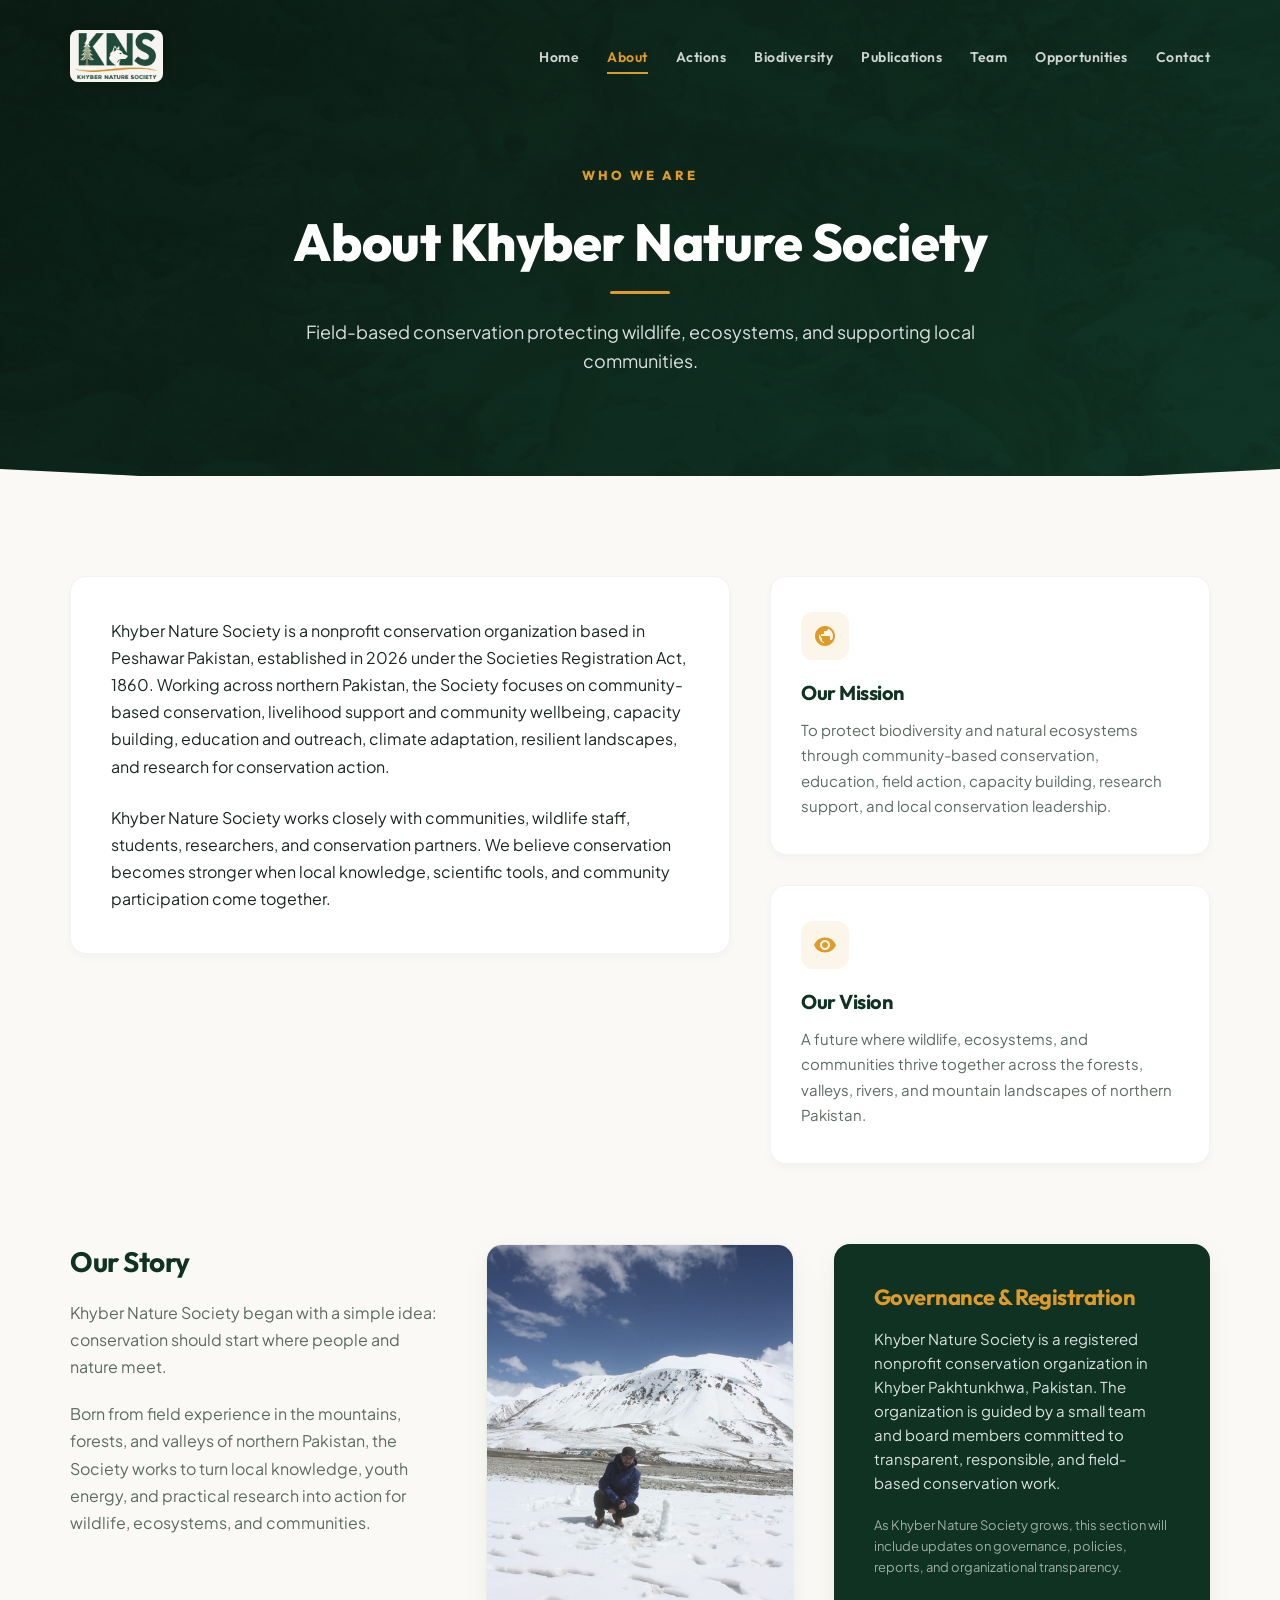
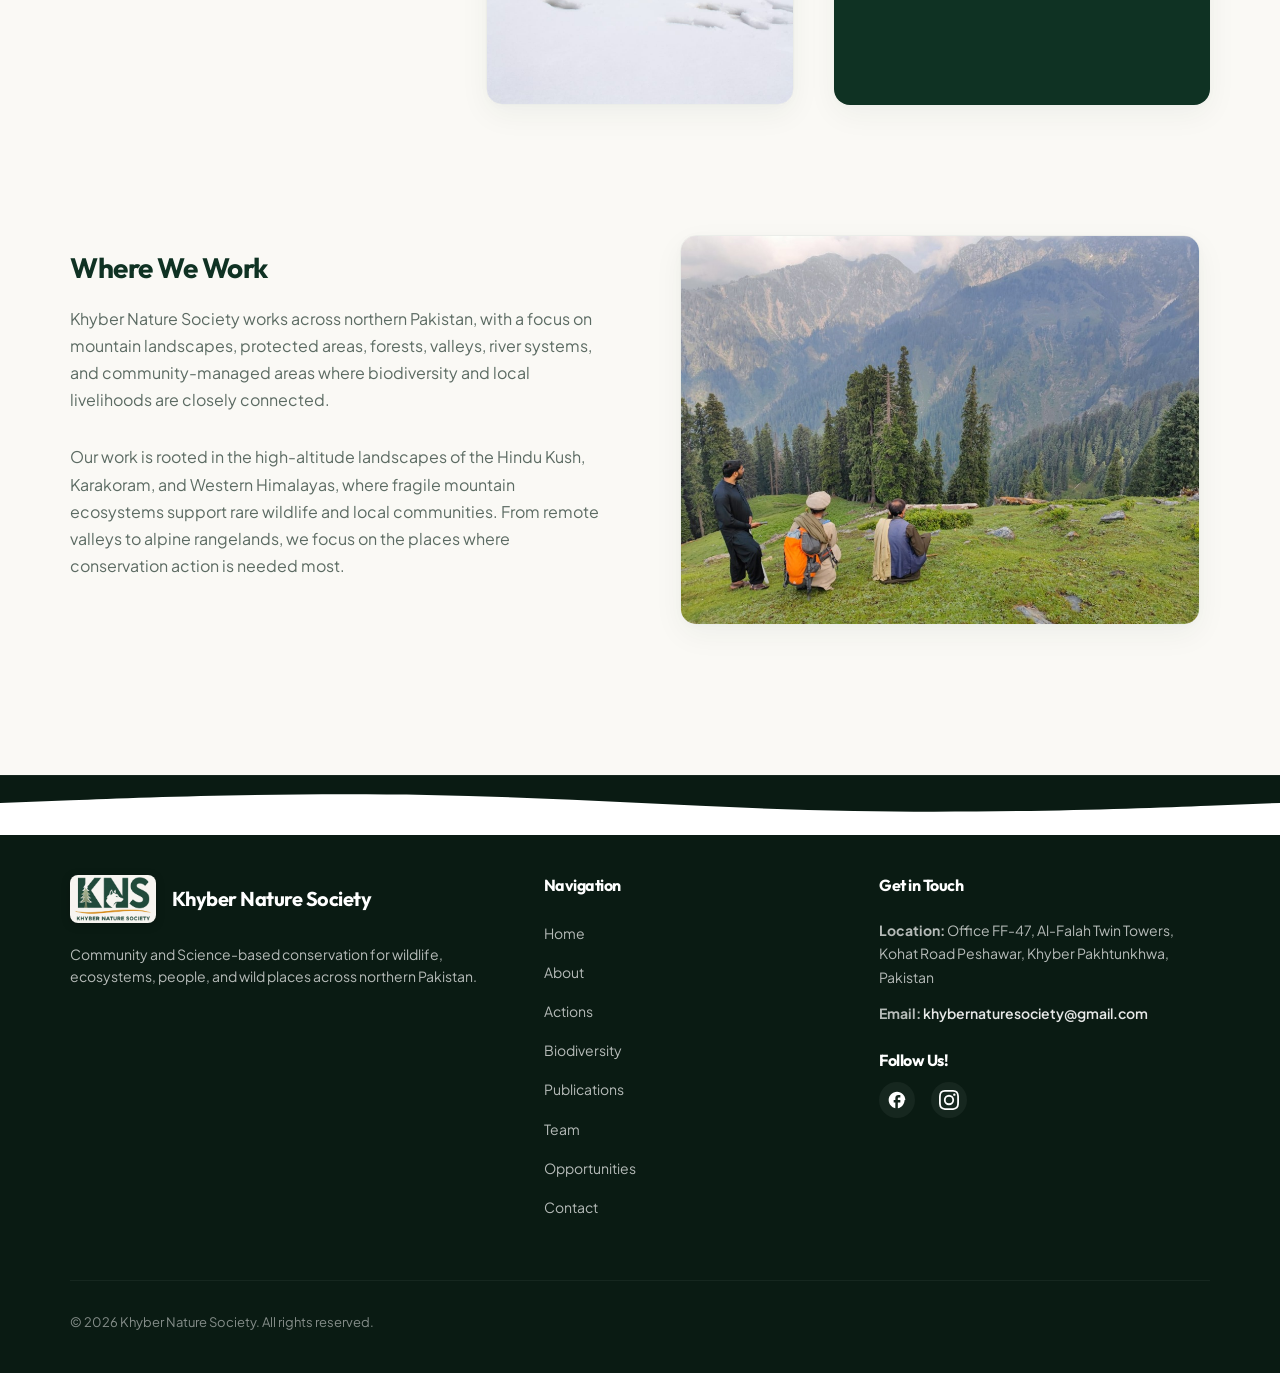
==== commit d4012f67: "Refactor: update locations, add featured stories and primatology paper, comment out forms, and fix m" ====
--- a/about/index.html
+++ b/about/index.html
@@ -187,10 +187,7 @@
                     <p>Community and Science-based conservation for wildlife, ecosystems, people, and wild places across
                         northern Pakistan.</p>
 
-                    <div class="footer-hours">
-                        <span class="info-label">Base Location</span>
-                        <p class="hours-text">Peshawar, Pakistan</p>
-                    </div>
+                    
                 </div>
 
                 <div class="footer-links">
--- a/styles.css
+++ b/styles.css
@@ -2345,6 +2345,13 @@
         grid-template-columns: 1fr;
         gap: 50px;
     }
+    .carousel-container {
+        padding: 0 30px;
+    }
+    .carousel-card {
+        flex: 0 0 calc((100% - 30px) / 2);
+        min-width: 0;
+    }
 }
 
 @media (max-width: 768px) {
@@ -2433,6 +2440,13 @@
         text-align: center;
         gap: 15px;
     }
+    .carousel-container {
+        padding: 0 15px;
+    }
+    .carousel-card {
+        flex: 0 0 100%;
+        min-width: 0;
+    }
 }
 
 /* ==========================================================================
